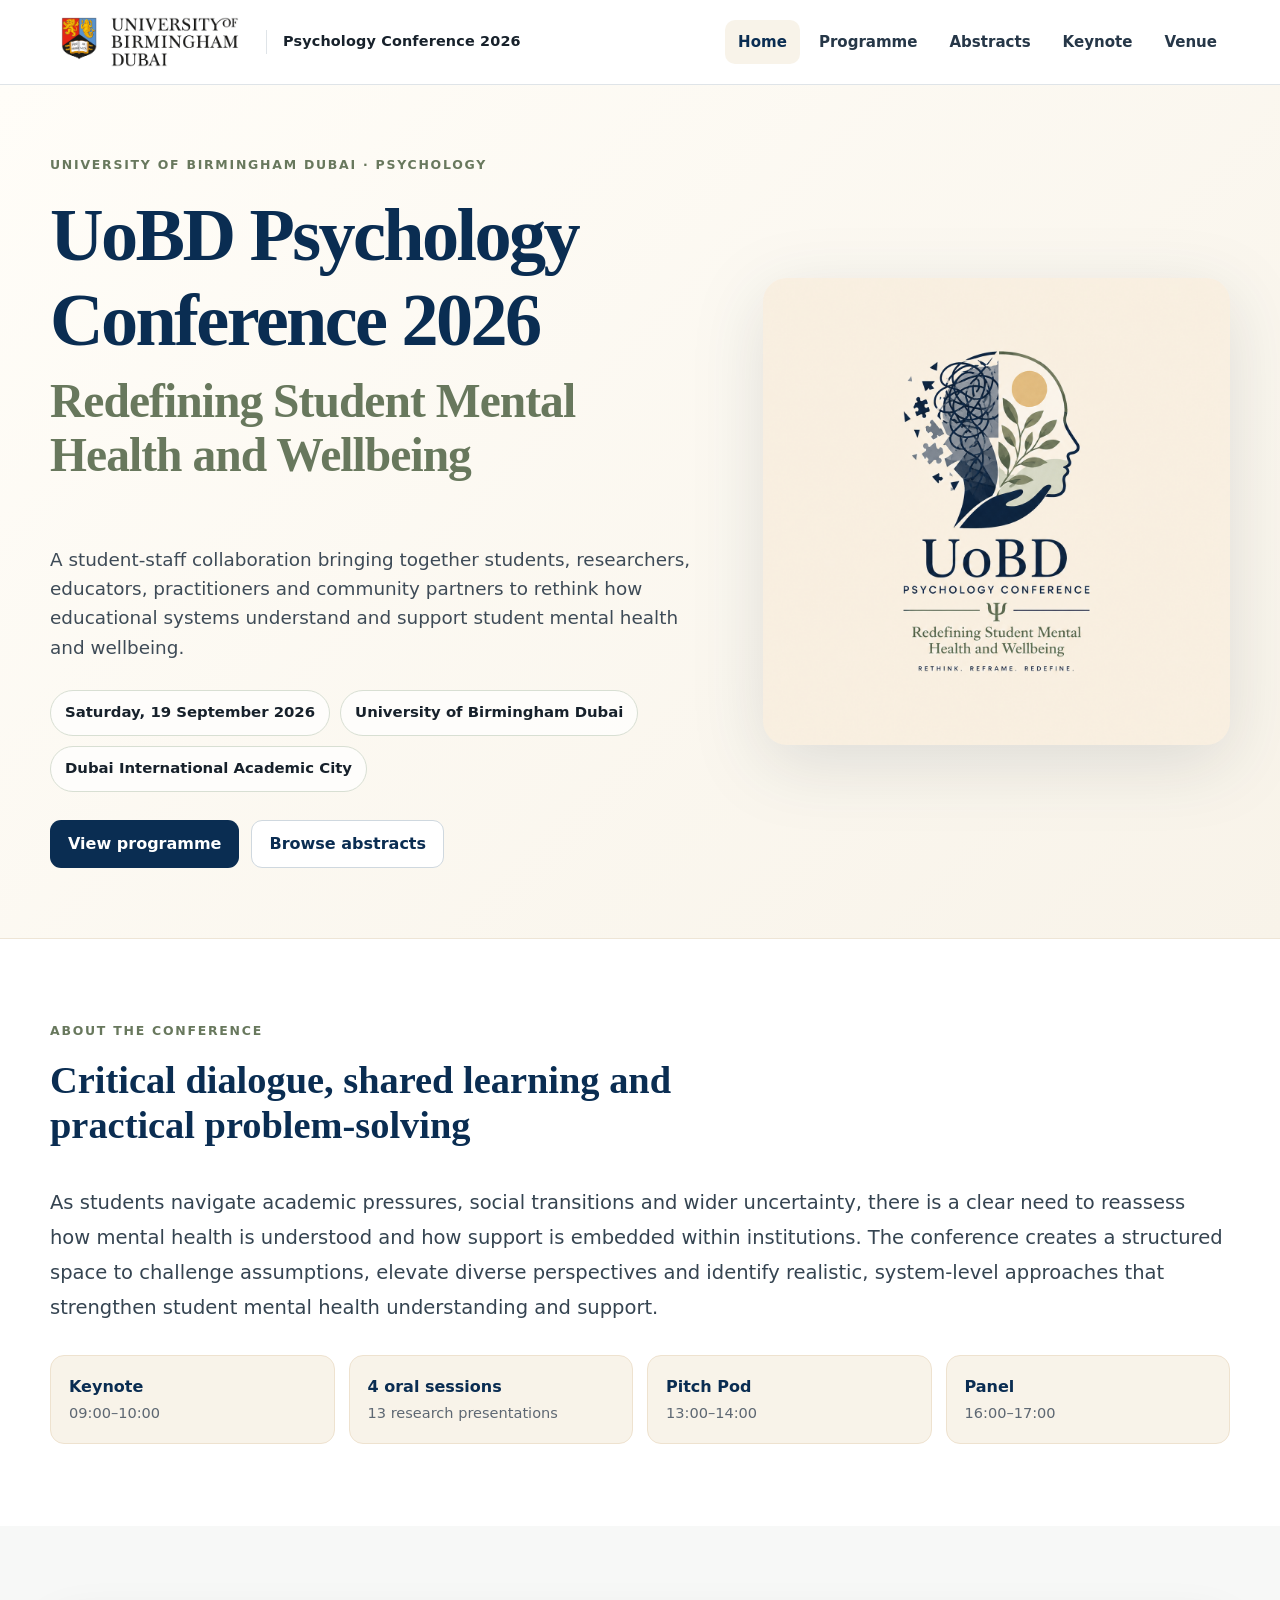
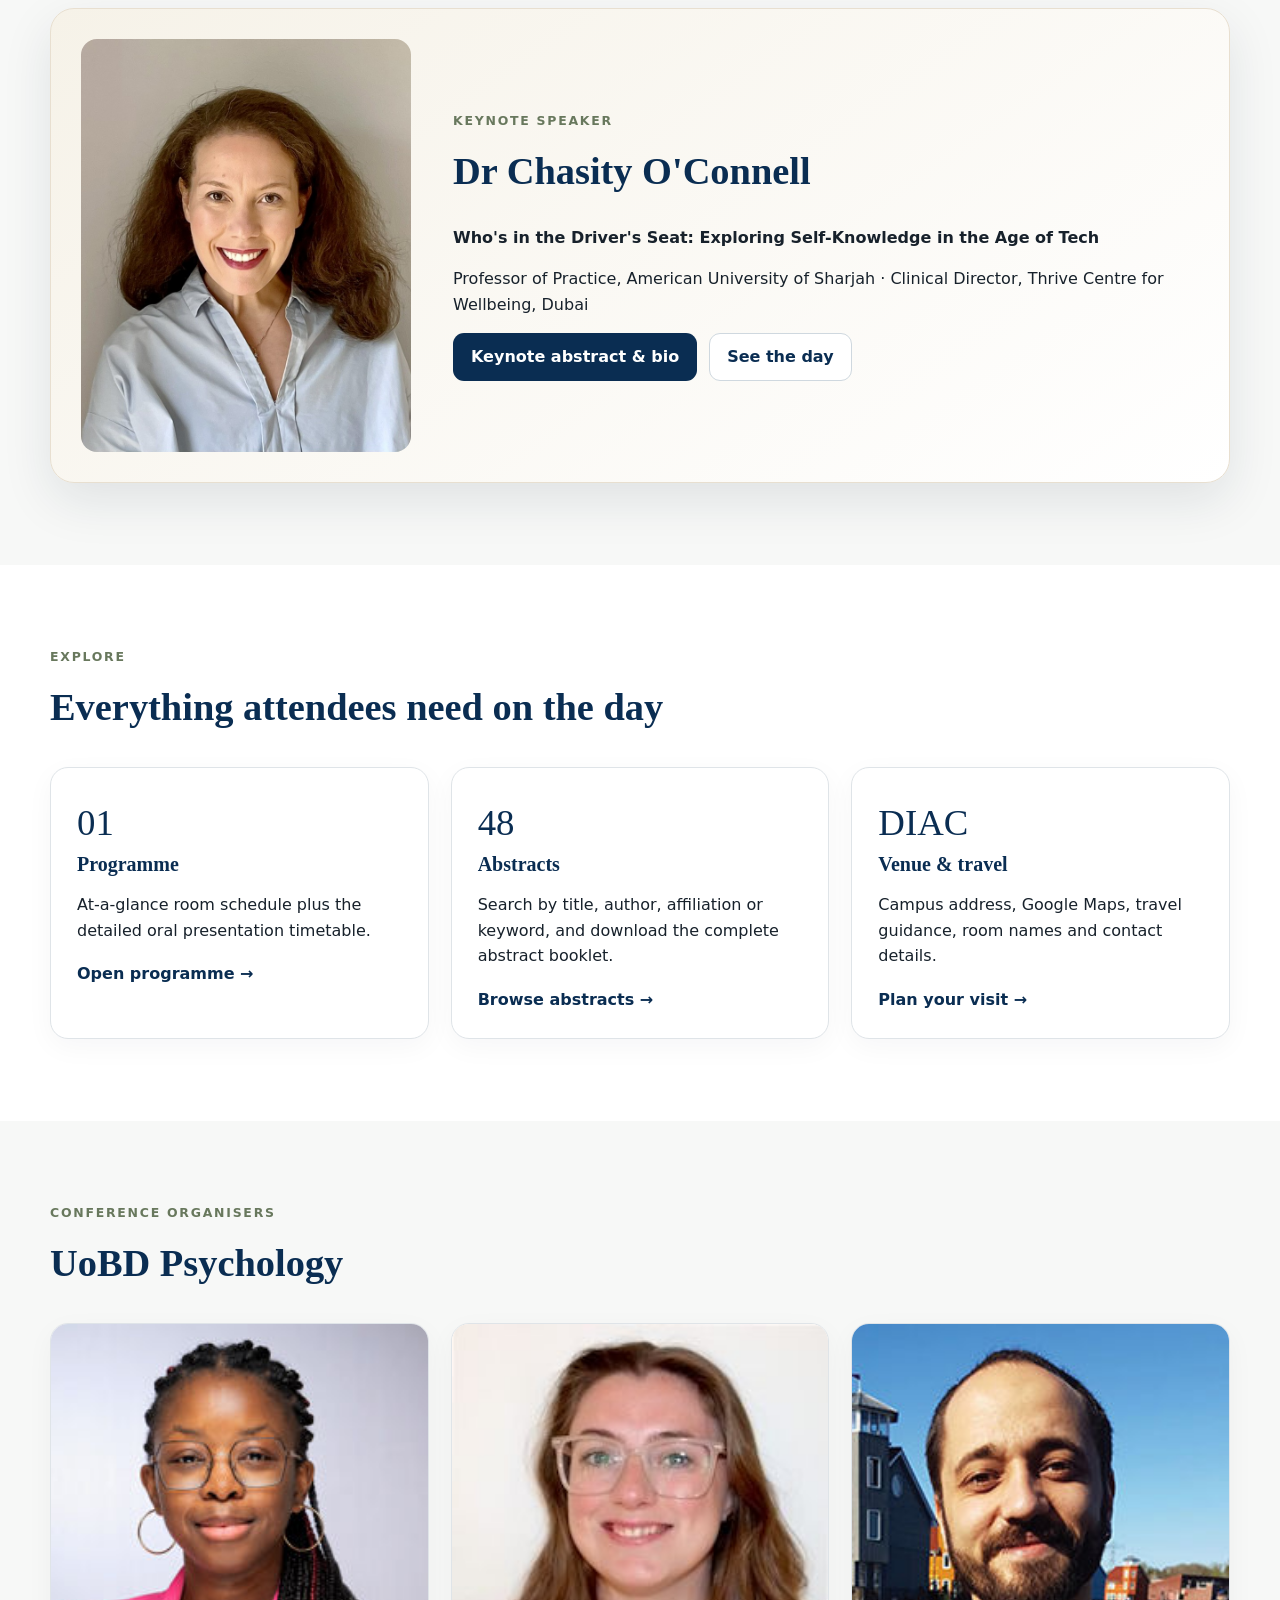
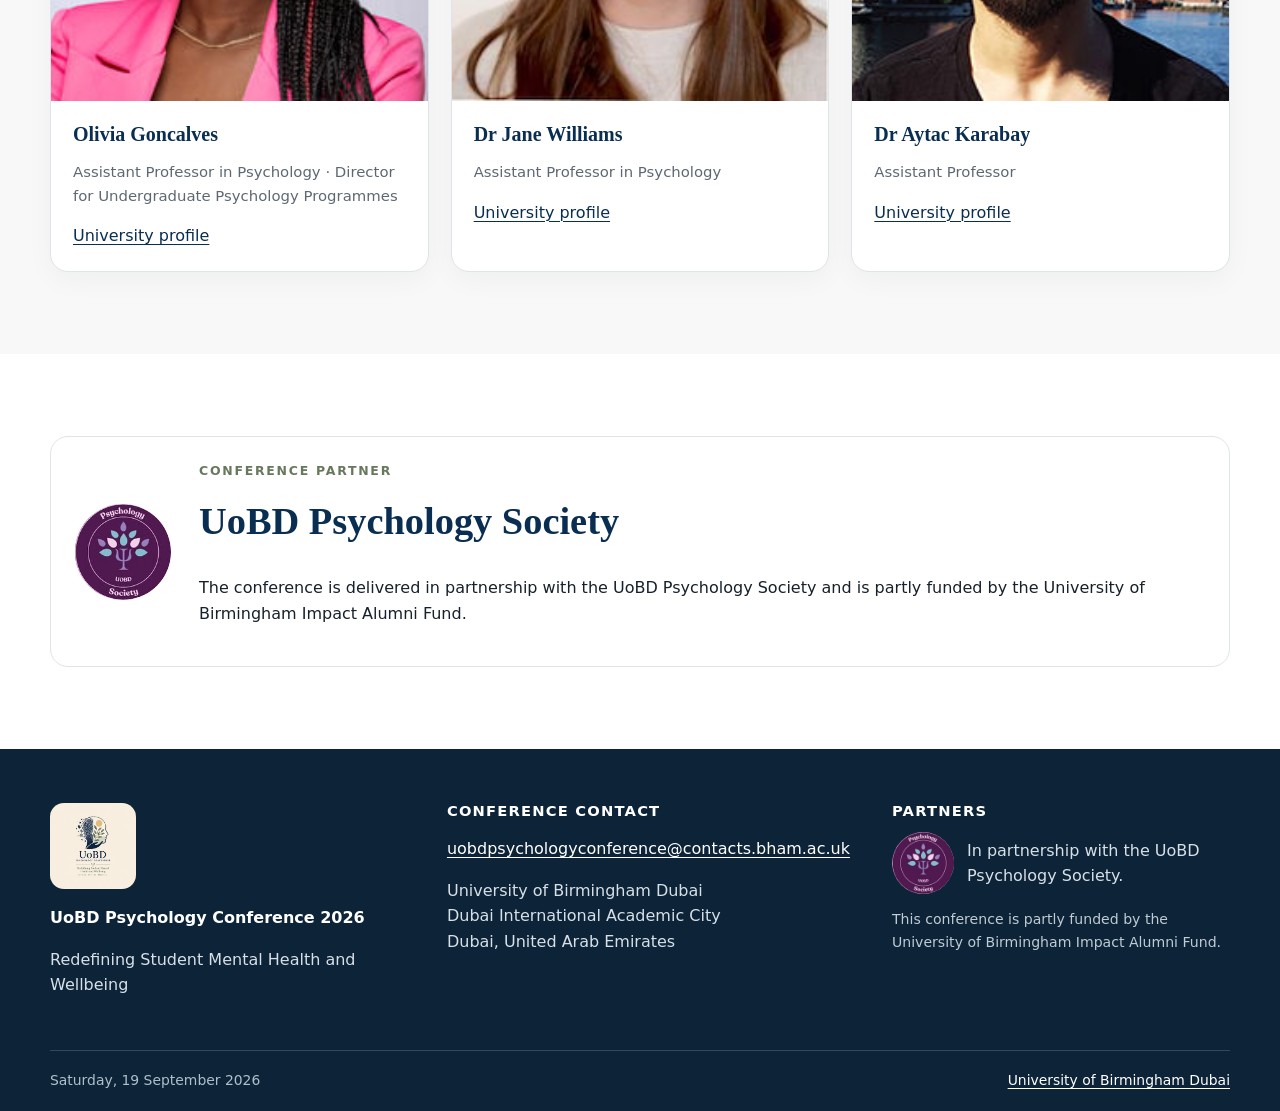
==== index.html @ cd8d85eb "Add files via upload" ====
<!doctype html><html lang="en"><head><meta charset="utf-8"><meta name="viewport" content="width=device-width,initial-scale=1"><title>Home | UoBD Psychology Conference 2026</title><meta name="description" content="UoBD Psychology Conference 2026: Redefining Student Mental Health and Wellbeing"><link rel="icon" href="assets/images/conference-logo.png"><link rel="stylesheet" href="assets/css/style.css"></head><body><header class="site-header"><div class="shell nav-wrap">
      <a class="brand" href="index.html" aria-label="Conference home"><img src="assets/images/uobd-logo.png" alt="University of Birmingham Dubai"><span>Psychology Conference 2026</span></a>
      <button class="menu-toggle" aria-label="Toggle menu" aria-expanded="false">Menu</button>
      <nav class="main-nav" aria-label="Primary navigation"><a href="index.html" class="nav-link active" aria-current="page">Home</a><a href="programme.html" class="nav-link " >Programme</a><a href="abstracts.html" class="nav-link " >Abstracts</a><a href="keynote.html" class="nav-link " >Keynote</a><a href="venue.html" class="nav-link " >Venue</a></nav>
    </div></header><main>
<section class="hero"><div class="shell hero-grid"><div><div class="eyebrow">University of Birmingham Dubai · Psychology</div><h1>UoBD Psychology Conference 2026<span>Redefining Student Mental Health and Wellbeing</span></h1><p class="hero-copy">A student-staff collaboration bringing together students, researchers, educators, practitioners and community partners to rethink how educational systems understand and support student mental health and wellbeing.</p><div class="event-meta"><span class="meta-pill">Saturday, 19 September 2026</span><span class="meta-pill">University of Birmingham Dubai</span><span class="meta-pill">Dubai International Academic City</span></div><div class="hero-actions"><a class="btn btn-primary" href="programme.html">View programme</a><a class="btn btn-secondary" href="abstracts.html">Browse abstracts</a></div></div><div class="hero-logo"><img src="assets/images/conference-logo.png" alt="UoBD Psychology Conference 2026: Redefining Student Mental Health and Wellbeing logo"></div></div></section>
<section class="section"><div class="shell"><div class="section-head"><div class="eyebrow">About the conference</div><h2>Critical dialogue, shared learning and practical problem-solving</h2></div><p class="lede">As students navigate academic pressures, social transitions and wider uncertainty, there is a clear need to reassess how mental health is understood and how support is embedded within institutions. The conference creates a structured space to challenge assumptions, elevate diverse perspectives and identify realistic, system-level approaches that strengthen student mental health understanding and support.</p><div class="programme-strip"><div class="programme-chip"><strong>Keynote</strong><span>09:00–10:00</span></div><div class="programme-chip"><strong>4 oral sessions</strong><span>13 research presentations</span></div><div class="programme-chip"><strong>Pitch Pod</strong><span>13:00–14:00</span></div><div class="programme-chip"><strong>Panel</strong><span>16:00–17:00</span></div></div></div></section>
<section class="section alt"><div class="shell"><div class="keynote-highlight"><img src="assets/images/keynote.jpg" alt="Dr Chasity O'Connell"><div><div class="eyebrow">Keynote speaker</div><h2>Dr Chasity O'Connell</h2><p><strong>Who&#x27;s in the Driver&#x27;s Seat: Exploring Self-Knowledge in the Age of Tech</strong></p><p>Professor of Practice, American University of Sharjah · Clinical Director, Thrive Centre for Wellbeing, Dubai</p><div class="btn-row"><a class="btn btn-primary" href="keynote.html">Keynote abstract & bio</a><a class="btn btn-secondary" href="programme.html#at-a-glance">See the day</a></div></div></div></div></section>
<section class="section"><div class="shell"><div class="section-head"><div class="eyebrow">Explore</div><h2>Everything attendees need on the day</h2></div><div class="grid-3"><a class="card link-card" href="programme.html"><span class="stat">01</span><h3>Programme</h3><p>At-a-glance room schedule plus the detailed oral presentation timetable.</p><span class="arrow">Open programme →</span></a><a class="card link-card" href="abstracts.html"><span class="stat">48</span><h3>Abstracts</h3><p>Search by title, author, affiliation or keyword, and download the complete abstract booklet.</p><span class="arrow">Browse abstracts →</span></a><a class="card link-card" href="venue.html"><span class="stat">DIAC</span><h3>Venue & travel</h3><p>Campus address, Google Maps, travel guidance, room names and contact details.</p><span class="arrow">Plan your visit →</span></a></div></div></section>
<section class="section alt"><div class="shell"><div class="section-head"><div class="eyebrow">Conference organisers</div><h2>UoBD Psychology</h2></div><div class="organisers"><article class="card person"><img src="assets/images/olivia.jpg" alt="Olivia Goncalves"><div class="person-body"><h3>Olivia Goncalves</h3><p class="person-role">Assistant Professor in Psychology · Director for Undergraduate Psychology Programmes</p><a href="https://www.birmingham.ac.uk/staff/profiles/dubai/Goncalves-Olivia" target="_blank" rel="noopener">University profile</a></div></article><article class="card person"><img src="assets/images/jane.jpg" alt="Dr Jane Williams"><div class="person-body"><h3>Dr Jane Williams</h3><p class="person-role">Assistant Professor in Psychology</p><a href="https://www.birmingham.ac.uk/staff/profiles/psychology/williams-jane" target="_blank" rel="noopener">University profile</a></div></article><article class="card person"><img src="assets/images/aytac.jpg" alt="Dr Aytac Karabay"><div class="person-body"><h3>Dr Aytac Karabay</h3><p class="person-role">Assistant Professor</p><a href="https://www.birmingham.ac.uk/staff/profiles/dubai/karabay-aytac" target="_blank" rel="noopener">University profile</a></div></article></div></div></section>
<section class="section"><div class="shell"><div class="partner-panel"><img src="assets/images/psych-society.jpg" alt="UoBD Psychology Society logo"><div><div class="eyebrow">Conference partner</div><h2>UoBD Psychology Society</h2><p>The conference is delivered in partnership with the UoBD Psychology Society and is partly funded by the University of Birmingham Impact Alumni Fund.</p></div></div></div></section></main><footer class="site-footer"><div class="shell footer-grid">
      <div><img class="footer-mark" src="assets/images/conference-logo.png" alt="UoBD Psychology Conference 2026 logo"><p class="footer-title">UoBD Psychology Conference 2026</p><p>Redefining Student Mental Health and Wellbeing</p></div>
      <div><h2>Conference contact</h2><p><a href="mailto:uobdpsychologyconference@contacts.bham.ac.uk">uobdpsychologyconference@contacts.bham.ac.uk</a></p><p>University of Birmingham Dubai<br>Dubai International Academic City<br>Dubai, United Arab Emirates</p></div>
      <div><h2>Partners</h2><div class="partner-row"><img src="assets/images/psych-society.jpg" alt="UoBD Psychology Society logo"><span>In partnership with the UoBD Psychology Society.</span></div><p class="small">This conference is partly funded by the University of Birmingham Impact Alumni Fund.</p></div>
    </div><div class="shell footer-bottom"><span>Saturday, 19 September 2026</span><a href="https://www.birmingham.ac.uk/dubai" target="_blank" rel="noopener">University of Birmingham Dubai</a></div></footer><script src="assets/js/site.js"></script></body></html>
---- assets/css/style.css ----
:root{--navy:#0a2d52;--navy-2:#173f66;--sage:#68785d;--sage-light:#e9eee5;--gold:#d9ad5d;--cream:#f8f3e9;--cream-2:#fffdf8;--ink:#17212b;--muted:#5e6873;--line:#dfe4e8;--purple:#6b216e;--shadow:0 18px 50px rgba(18,39,59,.10);--radius:18px;--shell:1180px}
*{box-sizing:border-box}html{scroll-behavior:smooth}body{margin:0;color:var(--ink);font-family:Inter,ui-sans-serif,system-ui,-apple-system,BlinkMacSystemFont,"Segoe UI",sans-serif;background:#fff;line-height:1.6}img{max-width:100%;display:block}a{color:var(--navy);text-decoration-thickness:1px;text-underline-offset:3px}a:hover{color:var(--purple)}h1,h2,h3{font-family:Georgia,"Times New Roman",serif;line-height:1.15;color:var(--navy);margin-top:0}h1{font-size:clamp(2.5rem,5.8vw,5rem);letter-spacing:-.035em}h2{font-size:clamp(1.8rem,3vw,2.7rem)}h3{font-size:1.25rem}.shell{width:min(var(--shell),calc(100% - 40px));margin:0 auto}.site-header{position:sticky;top:0;z-index:40;background:rgba(255,255,255,.96);backdrop-filter:blur(12px);border-bottom:1px solid var(--line)}.nav-wrap{min-height:84px;display:flex;align-items:center;gap:24px}.brand{display:flex;align-items:center;gap:16px;text-decoration:none;color:var(--ink);font-weight:700;letter-spacing:.01em}.brand img{width:200px;max-height:58px;object-fit:contain}.brand span{font-size:.9rem;border-left:1px solid var(--line);padding-left:16px}.main-nav{margin-left:auto;display:flex;gap:6px}.nav-link{display:block;padding:10px 13px;border-radius:10px;text-decoration:none;color:#263748;font-weight:650;font-size:.94rem}.nav-link:hover,.nav-link.active{background:var(--cream);color:var(--navy)}.menu-toggle{display:none;margin-left:auto;border:1px solid var(--line);background:#fff;padding:9px 13px;border-radius:10px;font-weight:700;color:var(--navy)}
.hero{background:linear-gradient(135deg,var(--cream-2),var(--cream));border-bottom:1px solid #eee5d6}.hero-grid{display:grid;grid-template-columns:1.16fr .84fr;gap:68px;align-items:center;min-height:680px;padding:70px 0}.eyebrow{text-transform:uppercase;letter-spacing:.14em;font-size:.78rem;font-weight:800;color:var(--sage);margin-bottom:18px}.hero h1 span{display:block;color:var(--sage);font-size:.64em;letter-spacing:-.02em;margin-top:10px}.hero-copy{font-size:1.15rem;max-width:720px;color:#3e4b57}.event-meta{display:flex;flex-wrap:wrap;gap:10px;margin:28px 0}.meta-pill{display:inline-flex;align-items:center;gap:8px;padding:10px 14px;border:1px solid #d8dfd3;border-radius:999px;background:rgba(255,255,255,.72);font-size:.93rem;font-weight:650}.hero-actions,.btn-row{display:flex;flex-wrap:wrap;gap:12px}.btn{display:inline-flex;align-items:center;justify-content:center;gap:8px;min-height:46px;padding:10px 17px;border-radius:11px;text-decoration:none;font-weight:750;border:1px solid transparent;transition:.2s}.btn-primary{background:var(--navy);color:#fff}.btn-primary:hover{background:var(--navy-2);color:#fff}.btn-secondary{background:#fff;border-color:#cfd8df;color:var(--navy)}.btn-secondary:hover{border-color:var(--navy);color:var(--navy)}.hero-logo{justify-self:center;filter:drop-shadow(0 18px 35px rgba(16,39,58,.12));border-radius:24px;overflow:hidden;max-width:480px}.hero-logo img{width:100%;height:auto}.section{padding:82px 0}.section.alt{background:#f7f8f7}.section-head{max-width:760px;margin-bottom:38px}.section-head p{font-size:1.06rem;color:var(--muted)}.lede{font-size:1.22rem;line-height:1.8;color:#354451}.grid-3{display:grid;grid-template-columns:repeat(3,1fr);gap:22px}.card{border:1px solid var(--line);border-radius:var(--radius);background:#fff;padding:26px;box-shadow:0 8px 28px rgba(12,34,56,.04)}.card h3{margin-bottom:10px}.card p:last-child{margin-bottom:0}.link-card{text-decoration:none;color:inherit;transition:.2s}.link-card:hover{transform:translateY(-3px);box-shadow:var(--shadow);border-color:#c8d5df}.link-card .arrow{display:block;margin-top:18px;color:var(--navy);font-weight:800}.stat{font-family:Georgia,serif;font-size:2.3rem;color:var(--navy);display:block}.programme-strip{display:grid;grid-template-columns:repeat(4,1fr);gap:14px;margin-top:30px}.programme-chip{padding:18px;border-radius:14px;background:var(--cream);border:1px solid #eee2cf}.programme-chip strong{display:block;color:var(--navy)}.programme-chip span{color:var(--muted);font-size:.91rem}.keynote-highlight{display:grid;grid-template-columns:330px 1fr;gap:42px;align-items:center;background:linear-gradient(145deg,#f6f2e8,#fff);border:1px solid #e8dfd0;border-radius:24px;padding:30px;box-shadow:var(--shadow)}.keynote-highlight img{width:100%;aspect-ratio:4/5;object-fit:cover;border-radius:16px}.organisers{display:grid;grid-template-columns:repeat(3,1fr);gap:22px}.person{overflow:hidden;padding:0}.person img{width:100%;aspect-ratio:1/1;object-fit:cover}.person-body{padding:22px}.person-role{color:var(--muted);font-size:.93rem}.partner-panel{display:flex;align-items:center;gap:28px;border:1px solid var(--line);border-radius:18px;padding:24px;background:#fff}.partner-panel img{width:96px;height:96px;object-fit:cover;border-radius:50%}
.page-hero{background:var(--cream);padding:64px 0 52px;border-bottom:1px solid #eadfce}.page-hero h1{font-size:clamp(2.4rem,5vw,4.2rem);margin-bottom:14px}.page-hero p{max-width:760px;color:#485661;font-size:1.07rem}.subnav{display:flex;gap:8px;flex-wrap:wrap;margin-top:24px}.subnav a{padding:9px 13px;border-radius:999px;border:1px solid #d9d2c5;background:#fff;text-decoration:none;font-weight:700;font-size:.9rem}
.tabs{display:flex;gap:10px;flex-wrap:wrap;margin:0 0 28px}.tab-btn{border:1px solid #ccd7de;border-radius:999px;background:#fff;color:var(--navy);padding:10px 16px;font-weight:800;cursor:pointer}.tab-btn.active{background:var(--navy);color:#fff;border-color:var(--navy)}.tab-panel[hidden]{display:none}.schedule-wrap{overflow-x:auto;border:1px solid var(--line);border-radius:16px}.schedule{border-collapse:collapse;width:100%;min-width:920px;background:#fff}.schedule th,.schedule td{border-bottom:1px solid var(--line);border-right:1px solid var(--line);padding:15px;vertical-align:top;text-align:left}.schedule th:last-child,.schedule td:last-child{border-right:0}.schedule tr:last-child td{border-bottom:0}.schedule thead th{background:var(--navy);color:#fff;font-size:.88rem;text-transform:uppercase;letter-spacing:.06em}.schedule .time{white-space:nowrap;font-weight:800;color:var(--navy)}.schedule .empty{background:#fafafa;color:#999}.session-block{margin:46px 0}.session-title{display:flex;justify-content:space-between;gap:20px;align-items:flex-end;padding-bottom:14px;border-bottom:2px solid var(--navy);margin-bottom:18px}.session-title h2{font-size:1.8rem;margin:0}.session-title span{font-weight:800;color:var(--sage);white-space:nowrap}.talk-list{display:grid;gap:12px}.talk-row{display:grid;grid-template-columns:130px 1fr;gap:18px;padding:18px 20px;border:1px solid var(--line);border-radius:14px;background:#fff}.talk-time{font-weight:850;color:var(--navy)}.talk-title{font-weight:760;color:#1d2d3a}.talk-authors{color:var(--muted);font-size:.93rem;margin-top:5px}.track-grid{display:grid;grid-template-columns:repeat(2,1fr);gap:18px}.track-card{border-left:4px solid var(--sage)}.track-card .kicker{font-size:.76rem;text-transform:uppercase;letter-spacing:.1em;color:var(--sage);font-weight:850}.panel-people{margin-top:8px;color:#4a5662;font-size:.93rem}
.search-tools{position:sticky;top:84px;z-index:15;background:rgba(255,255,255,.96);backdrop-filter:blur(8px);padding:18px 0;border-bottom:1px solid var(--line)}.search-row{display:flex;gap:12px;align-items:center;flex-wrap:wrap}.search-input{flex:1;min-width:250px;height:48px;border:1px solid #cdd7df;border-radius:12px;padding:0 16px;font:inherit;outline:none}.search-input:focus{border-color:var(--navy);box-shadow:0 0 0 3px rgba(10,45,82,.08)}.filters{display:flex;gap:8px;flex-wrap:wrap}.filter-btn{border:1px solid #ccd6de;background:#fff;border-radius:999px;padding:8px 12px;font-weight:750;color:#314353;cursor:pointer}.filter-btn.active{background:var(--navy);color:#fff;border-color:var(--navy)}.result-count{color:var(--muted);font-size:.9rem;margin-top:10px}.abstract-group{margin:52px 0}.abstract-subgroup{margin:28px 0 34px}.abstract-subgroup h3{font-family:inherit;font-size:1rem;color:#314353;margin:0 0 10px;padding-left:12px;border-left:3px solid var(--sage)}.abstract-group-head{display:flex;justify-content:space-between;align-items:end;gap:20px;border-bottom:2px solid var(--navy);padding-bottom:12px;margin-bottom:18px}.abstract-group-head h2{margin:0}.abstract-group-head span{color:var(--muted)}details.abstract-card{border:1px solid var(--line);border-radius:14px;background:#fff;margin:11px 0;overflow:hidden}details.abstract-card[open]{box-shadow:0 10px 30px rgba(15,38,59,.06);border-color:#c9d6df}details.abstract-card summary{cursor:pointer;padding:18px 52px 18px 20px;list-style:none;position:relative}details.abstract-card summary::-webkit-details-marker{display:none}details.abstract-card summary:after{content:'+';position:absolute;right:20px;top:17px;font-size:1.4rem;font-weight:700;color:var(--sage)}details.abstract-card[open] summary:after{content:'−'}.abstract-meta{display:flex;gap:10px;flex-wrap:wrap;margin-bottom:7px;color:var(--sage);font-weight:800;font-size:.81rem;text-transform:uppercase;letter-spacing:.05em}.abstract-title{font-weight:800;color:#19324a;line-height:1.35}.abstract-authors{color:var(--muted);font-size:.92rem;margin-top:7px}.abstract-body{border-top:1px solid var(--line);padding:20px;background:#fcfcfb}.abstract-body p{margin:0 0 1em}.affiliations{margin:0 0 18px;padding:14px 16px;background:var(--cream);border-radius:10px;color:#485766;font-size:.92rem}.affiliations div+div{margin-top:5px}.no-results{display:none;padding:24px;border:1px dashed #b9c6cf;border-radius:14px;color:var(--muted);text-align:center}
.keynote-page{display:grid;grid-template-columns:360px 1fr;gap:52px;align-items:start}.keynote-photo{position:sticky;top:120px}.keynote-photo img{border-radius:22px;box-shadow:var(--shadow);width:100%;aspect-ratio:4/5;object-fit:cover}.speaker-name{font-size:2.1rem;margin-bottom:5px}.speaker-role{color:var(--muted);margin-bottom:28px}.prose{max-width:800px}.prose p{font-size:1.04rem;line-height:1.78}.prose h2{margin-top:36px}.venue-grid{display:grid;grid-template-columns:1.05fr .95fr;gap:34px;align-items:start}.venue-photo{border-radius:20px;overflow:hidden;box-shadow:var(--shadow)}.venue-photo img{width:100%;height:430px;object-fit:cover}.info-stack{display:grid;gap:15px}.info-card{border:1px solid var(--line);border-radius:15px;padding:20px;background:#fff}.info-card h3{margin-bottom:7px}.room-list{display:flex;flex-wrap:wrap;gap:10px}.room-list span{padding:9px 12px;border-radius:999px;background:var(--sage-light);color:#3e5238;font-weight:750;font-size:.9rem}.source-note{font-size:.83rem;color:#6a747d;margin-top:18px}
.site-footer{background:#0d2438;color:#d7e0e8;padding:54px 0 20px}.site-footer h2{font-family:inherit;color:#fff;font-size:.92rem;text-transform:uppercase;letter-spacing:.08em}.site-footer a{color:#fff}.footer-grid{display:grid;grid-template-columns:1.05fr 1fr 1fr;gap:42px}.footer-mark{width:86px;height:86px;object-fit:cover;border-radius:14px;margin-bottom:12px}.footer-title{font-weight:800;color:#fff}.partner-row{display:flex;align-items:center;gap:13px}.partner-row img{width:62px;height:62px;border-radius:50%;object-fit:cover}.small{font-size:.88rem;color:#bfcbd5}.footer-bottom{margin-top:36px;padding-top:18px;border-top:1px solid rgba(255,255,255,.16);display:flex;justify-content:space-between;gap:15px;font-size:.87rem;color:#afbfcc}
@media(max-width:900px){.brand span{display:none}.brand img{width:175px}.menu-toggle{display:block}.main-nav{display:none;position:absolute;top:76px;left:20px;right:20px;background:#fff;border:1px solid var(--line);box-shadow:var(--shadow);border-radius:14px;padding:10px;flex-direction:column}.main-nav.open{display:flex}.hero-grid{grid-template-columns:1fr;min-height:0;padding:55px 0}.hero-logo{max-width:390px}.grid-3,.organisers,.programme-strip{grid-template-columns:1fr 1fr}.keynote-highlight,.keynote-page,.venue-grid{grid-template-columns:1fr}.keynote-highlight img{max-width:340px}.keynote-photo{position:static;max-width:360px}.track-grid{grid-template-columns:1fr}.footer-grid{grid-template-columns:1fr 1fr}.search-tools{top:76px}.venue-photo img{height:auto}}
@media(max-width:620px){.shell{width:min(var(--shell),calc(100% - 28px))}.nav-wrap{min-height:72px}.brand img{width:150px}.hero-grid{gap:32px}.hero h1{font-size:2.65rem}.grid-3,.organisers,.programme-strip,.footer-grid{grid-template-columns:1fr}.section{padding:58px 0}.keynote-highlight{padding:20px;gap:24px}.talk-row{grid-template-columns:1fr;gap:4px}.session-title{display:block}.session-title span{display:block;margin-top:5px}.search-tools{top:72px}.search-row{display:block}.search-input{width:100%;margin-bottom:10px}.abstract-group-head{display:block}.abstract-group-head span{display:block;margin-top:4px}.footer-bottom{flex-direction:column}.partner-panel{align-items:flex-start}.page-hero{padding:44px 0 36px}}
@media print{.site-header,.site-footer,.search-tools,.btn,.subnav{display:none!important}.section{padding:20px 0}.page-hero{background:#fff;padding:10px 0}.shell{width:100%}}
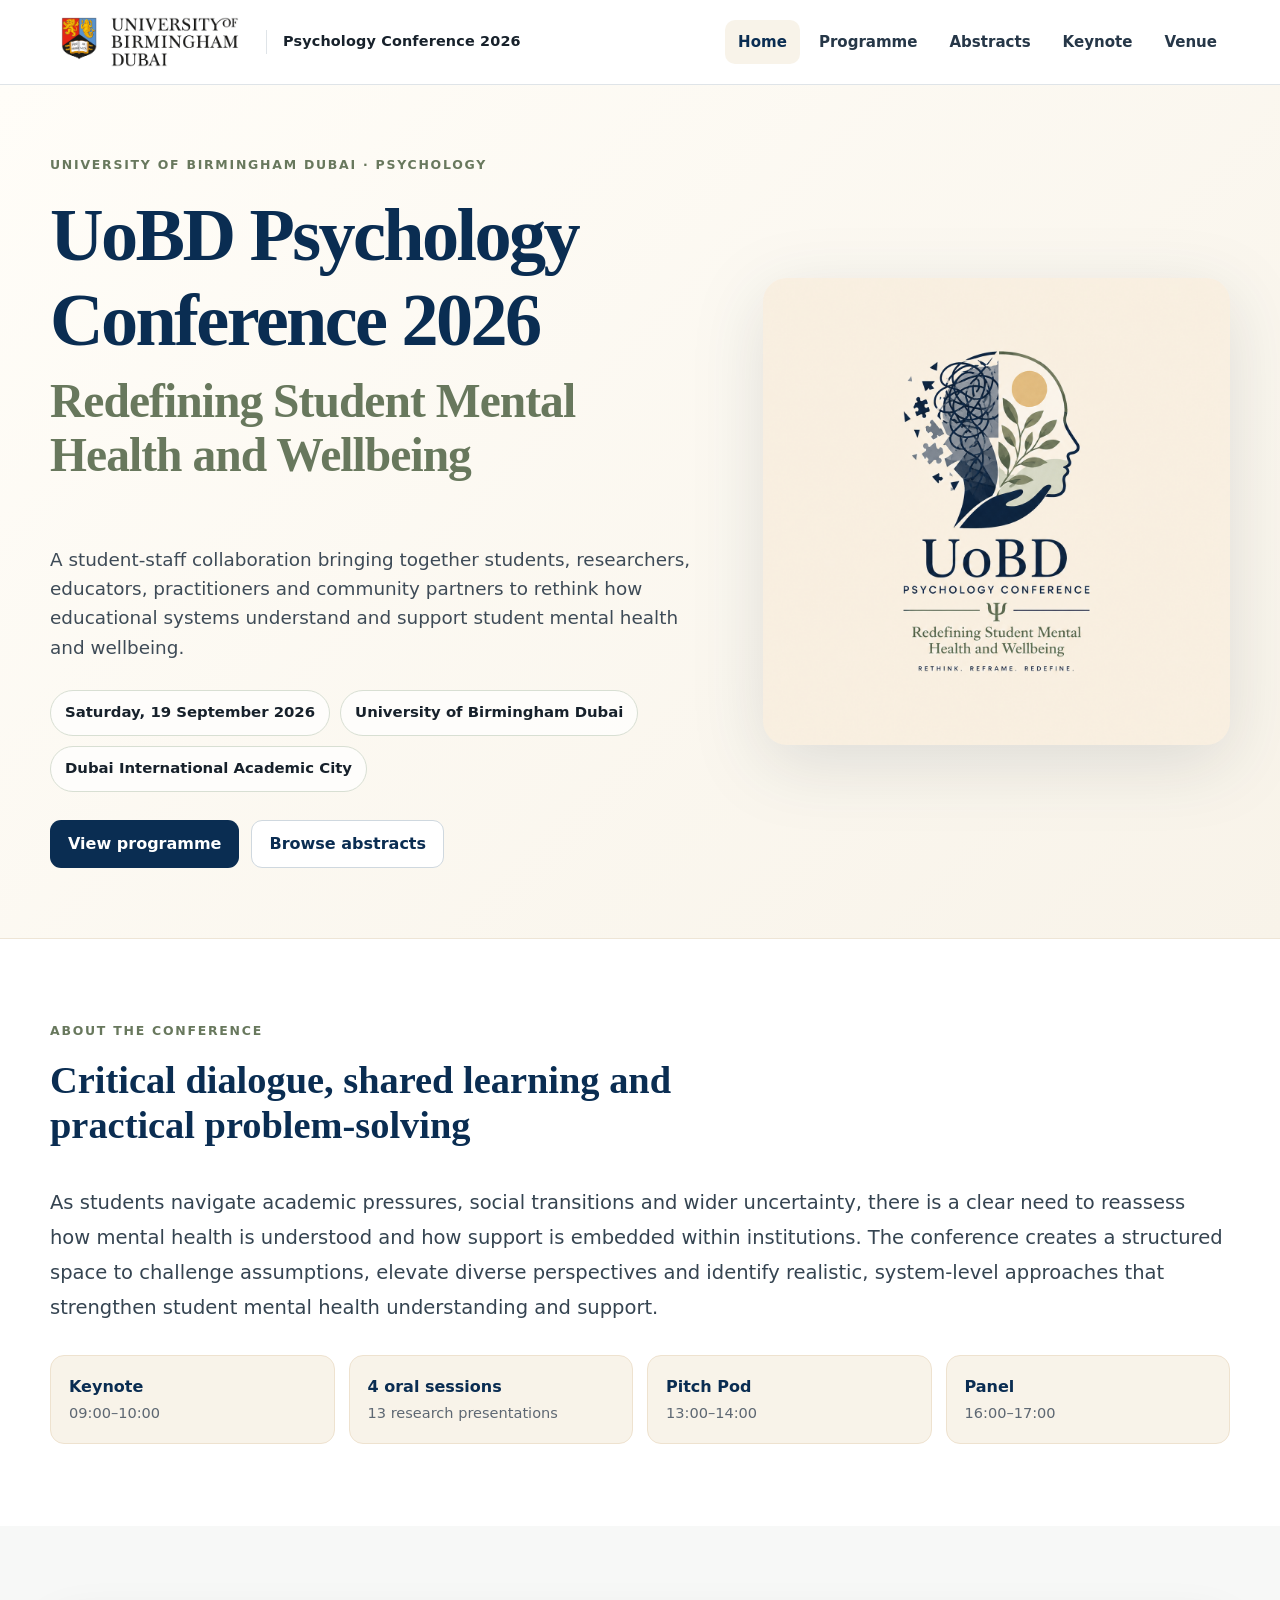
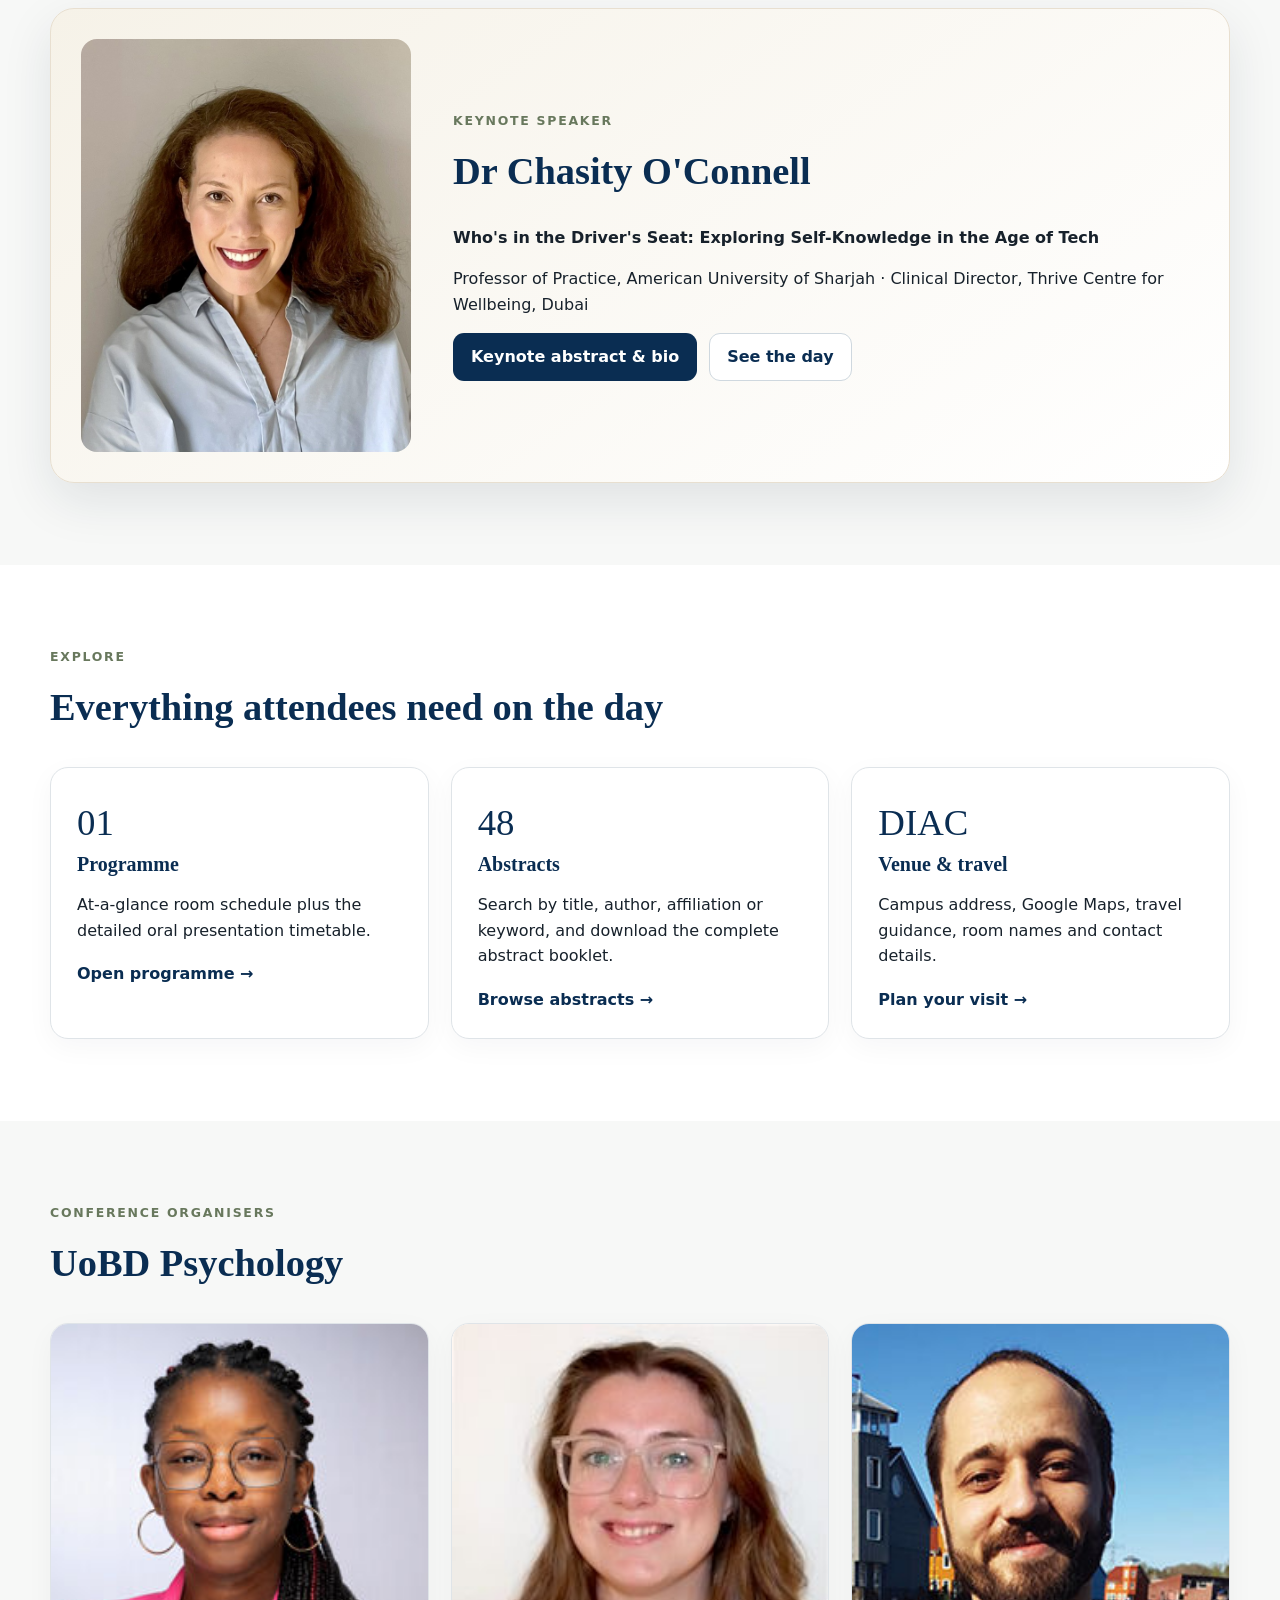
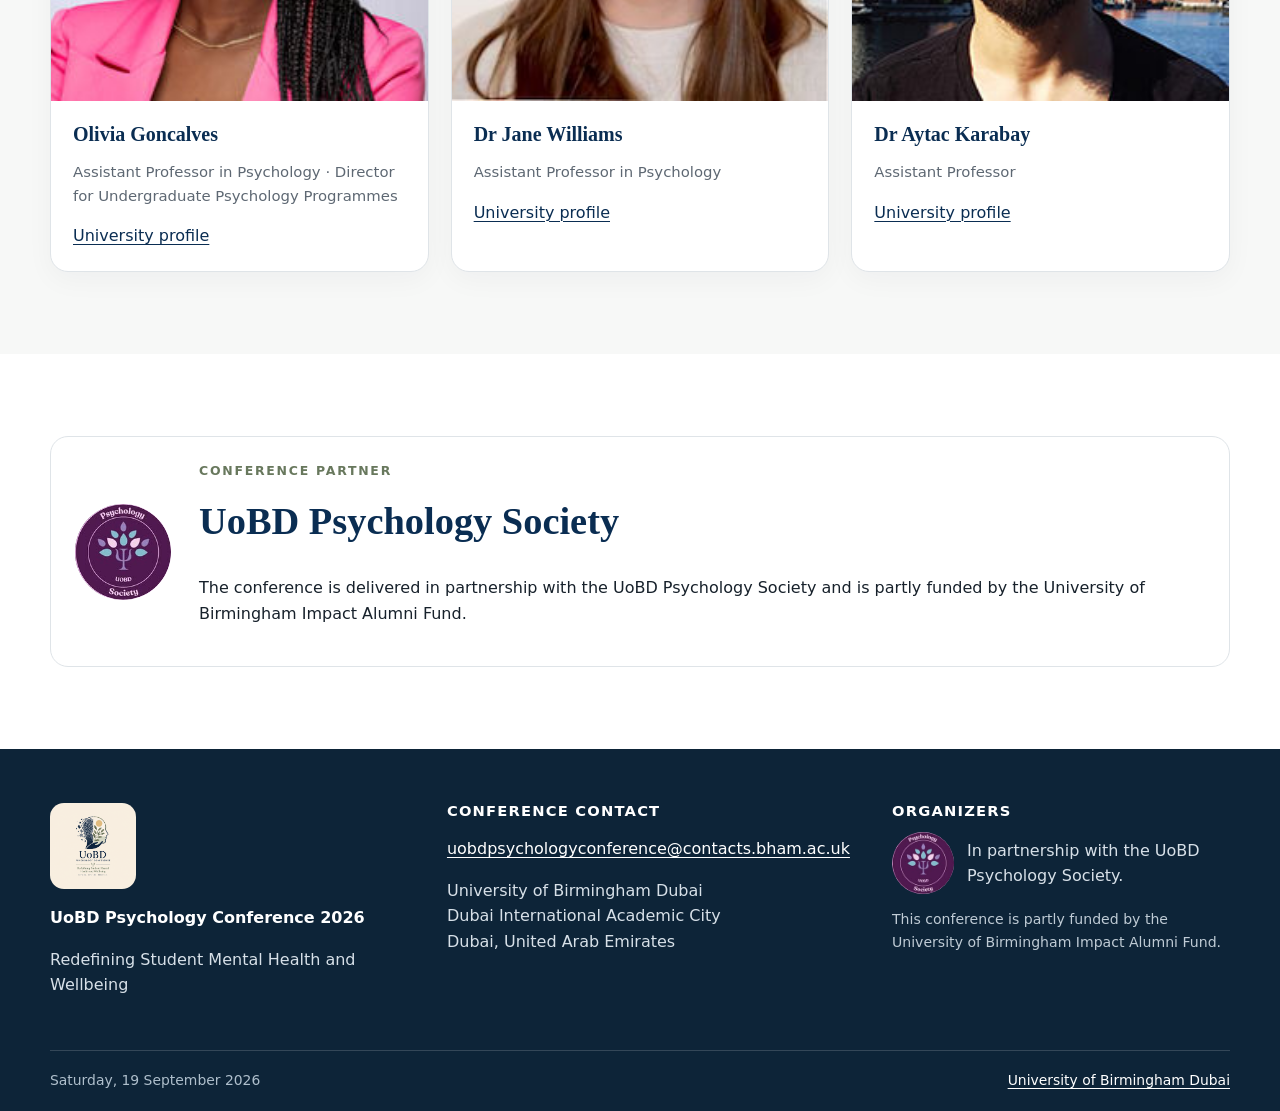
==== commit e67730af: "Update index.html" ====
--- a/index.html
+++ b/index.html
@@ -11,5 +11,5 @@
 <section class="section"><div class="shell"><div class="partner-panel"><img src="assets/images/psych-society.jpg" alt="UoBD Psychology Society logo"><div><div class="eyebrow">Conference partner</div><h2>UoBD Psychology Society</h2><p>The conference is delivered in partnership with the UoBD Psychology Society and is partly funded by the University of Birmingham Impact Alumni Fund.</p></div></div></div></section></main><footer class="site-footer"><div class="shell footer-grid">
       <div><img class="footer-mark" src="assets/images/conference-logo.png" alt="UoBD Psychology Conference 2026 logo"><p class="footer-title">UoBD Psychology Conference 2026</p><p>Redefining Student Mental Health and Wellbeing</p></div>
       <div><h2>Conference contact</h2><p><a href="mailto:uobdpsychologyconference@contacts.bham.ac.uk">uobdpsychologyconference@contacts.bham.ac.uk</a></p><p>University of Birmingham Dubai<br>Dubai International Academic City<br>Dubai, United Arab Emirates</p></div>
-      <div><h2>Partners</h2><div class="partner-row"><img src="assets/images/psych-society.jpg" alt="UoBD Psychology Society logo"><span>In partnership with the UoBD Psychology Society.</span></div><p class="small">This conference is partly funded by the University of Birmingham Impact Alumni Fund.</p></div>
-    </div><div class="shell footer-bottom"><span>Saturday, 19 September 2026</span><a href="https://www.birmingham.ac.uk/dubai" target="_blank" rel="noopener">University of Birmingham Dubai</a></div></footer><script src="assets/js/site.js"></script></body></html>+      <div><h2>Organizers</h2><div class="partner-row"><img src="assets/images/psych-society.jpg" alt="UoBD Psychology Society logo"><span>In partnership with the UoBD Psychology Society.</span></div><p class="small">This conference is partly funded by the University of Birmingham Impact Alumni Fund.</p></div>
+    </div><div class="shell footer-bottom"><span>Saturday, 19 September 2026</span><a href="https://www.birmingham.ac.uk/dubai" target="_blank" rel="noopener">University of Birmingham Dubai</a></div></footer><script src="assets/js/site.js"></script></body></html>
